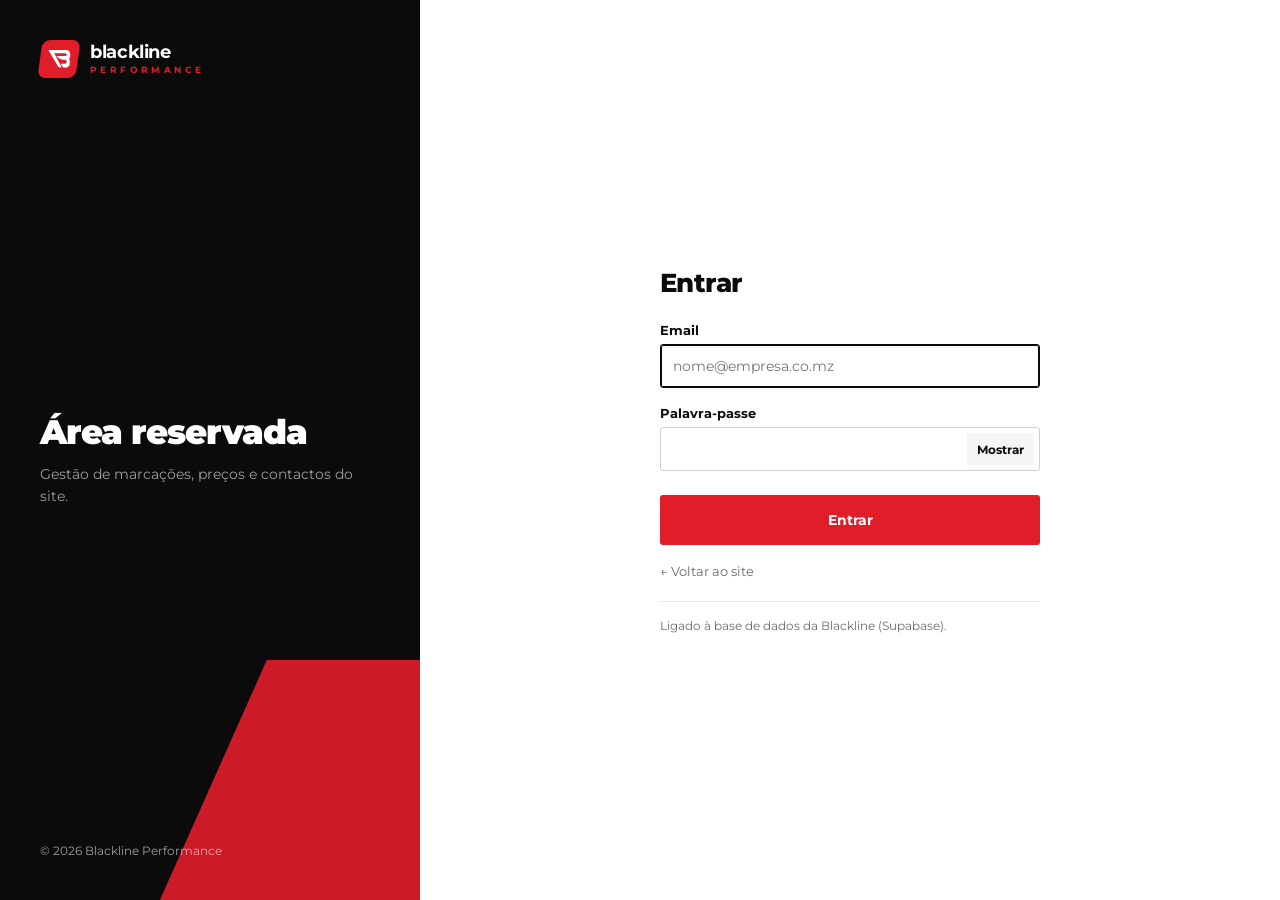
==== admin.html @ ad46515f "Connect site and admin panel to Supabase - supabase/schema.sql: settings, bookings, quotes and admin" ====
<!doctype html>
<html lang="pt">
<head>
  <meta charset="utf-8">
  <meta name="viewport" content="width=device-width, initial-scale=1">
  <meta name="robots" content="noindex, nofollow">
  <title>Área reservada — Blackline Performance</title>
  <link rel="icon" href="assets/favicon.svg" type="image/svg+xml">
  <link rel="preconnect" href="https://fonts.googleapis.com">
  <link rel="preconnect" href="https://fonts.gstatic.com" crossorigin>
  <link href="https://fonts.googleapis.com/css2?family=Montserrat:wght@400;500;600;700;800;900&display=swap" rel="stylesheet">
  <link rel="stylesheet" href="css/admin.css">
</head>
<body>
  <svg width="0" height="0" style="position:absolute" aria-hidden="true">
    <symbol id="bl-mark" viewBox="30 125 505 425"><path d="M48 140H440V213H166L324 510Q326 526 306 525Q262 524 248 498L44 152Q40 140 48 140Z"/><path d="M400 140H430C482 140 519 180 519 248C519 286 508 310 493 326C504 346 506 380 505 420C504 478 470 522 418 522H368Q360 522 355 512L311 442H398A44 44 0 0 0 398 354H380C316 352 258 318 212 271H413A29 29 0 0 0 413 213H400Z"/><rect x="502" y="420" width="17" height="16" rx="2.5" transform="rotate(-46 420 428)"/><rect x="502" y="420" width="17" height="16" rx="2.5" transform="rotate(-26 420 428)"/><rect x="502" y="420" width="17" height="16" rx="2.5" transform="rotate(-6 420 428)"/><rect x="502" y="420" width="17" height="16" rx="2.5" transform="rotate(14 420 428)"/><rect x="502" y="420" width="17" height="16" rx="2.5" transform="rotate(34 420 428)"/><rect x="502" y="420" width="17" height="16" rx="2.5" transform="rotate(54 420 428)"/><rect x="502" y="420" width="17" height="16" rx="2.5" transform="rotate(74 420 428)"/><rect x="502" y="420" width="17" height="16" rx="2.5" transform="rotate(94 420 428)"/><rect x="502" y="420" width="17" height="16" rx="2.5" transform="rotate(114 420 428)"/></symbol>
    <symbol id="i-wa" viewBox="0 0 24 24"><path d="M12 2a10 10 0 0 0-8.6 15.1L2 22l5-1.3A10 10 0 1 0 12 2Zm0 18.2c-1.5 0-3-.4-4.3-1.2l-.3-.2-3 .8.8-2.9-.2-.3A8.2 8.2 0 1 1 12 20.2Zm4.5-6.1c-.2-.1-1.5-.7-1.7-.8-.2-.1-.4-.1-.6.1l-.8 1c-.1.2-.3.2-.5.1a6.7 6.7 0 0 1-3.3-2.9c-.3-.4.2-.4.7-1.3.1-.2 0-.3 0-.4l-.8-1.8c-.2-.5-.4-.4-.6-.4h-.5c-.2 0-.4.1-.7.3-.2.3-.9.9-.9 2.2s.9 2.5 1 2.7c.1.2 1.8 2.8 4.4 3.9 1.6.7 2.3.8 3.1.6.5-.1 1.5-.6 1.7-1.2.2-.6.2-1.1.2-1.2-.1-.1-.3-.2-.6-.3Z" fill="currentColor"/></symbol>
    <symbol id="i-phone" viewBox="0 0 24 24"><path d="M6.6 10.8a15.2 15.2 0 0 0 6.6 6.6l2.2-2.2c.3-.3.7-.4 1-.2 1.1.4 2.3.6 3.6.6.6 0 1 .4 1 1V20c0 .6-.4 1-1 1A17 17 0 0 1 3 4c0-.6.4-1 1-1h3.5c.6 0 1 .4 1 1 0 1.3.2 2.5.6 3.6.1.3 0 .7-.2 1l-2.3 2.2Z" fill="currentColor"/></symbol>
  </svg>

  <!-- LOGIN -->
  <main class="login" id="login">
    <section class="login__side">
      <a class="login__brand" href="index.html">
        <span class="badge"><svg><use href="#bl-mark"/></svg></span>
        <span><b>blackline</b><small>PERFORMANCE</small></span>
      </a>
      <div>
        <h1>Área reservada</h1>
        <p>Gestão de marcações, preços e contactos do site.</p>
      </div>
      <p class="login__foot">© <span class="js-year">2026</span> Blackline Performance</p>
    </section>
    <section class="login__main">
      <form class="login__form" id="login-form" autocomplete="on" novalidate>
        <h2>Entrar</h2>
        <label class="f"><span id="lg-user-label">Utilizador</span><input id="lg-user" name="username" autocomplete="username" required></label>
        <label class="f"><span>Palavra-passe</span>
          <span class="pw"><input id="lg-pass" name="password" type="password" autocomplete="current-password" required><button type="button" class="pw__toggle" data-pw="lg-pass">Mostrar</button></span>
        </label>
        <p class="form-err" id="lg-err" role="alert"></p>
        <button class="btn btn--red btn--block" id="lg-btn" type="submit">Entrar</button>
        <a class="link-muted" href="index.html">← Voltar ao site</a>
        <p class="mode-note" id="lg-mode"></p>
      </form>
    </section>
  </main>

  <!-- PAINEL -->
  <div class="app" id="app" hidden>
    <aside class="side">
      <a class="side__brand" href="index.html" title="Ver site">
        <span class="badge"><svg><use href="#bl-mark"/></svg></span>
        <span><b>blackline</b><small>PAINEL</small></span>
      </a>
      <nav class="side__nav" aria-label="Painel">
        <button type="button" data-view="bookings" class="is-active">Marcações <span class="count" id="nav-count" hidden>0</span></button>
        <button type="button" data-view="services">Serviços e preços</button>
        <button type="button" data-view="promos">Promoções <span class="count count--muted" id="nav-promos" hidden>0</span></button>
        <button type="button" data-view="contacts">Contactos e horário</button>
        <button type="button" data-view="account">Conta</button>
      </nav>
      <div class="side__foot">
        <a href="index.html" target="_blank" rel="noopener">Ver site ↗</a>
        <button type="button" id="logout">Sair</button>
      </div>
    </aside>

    <div class="main">
      <header class="top">
        <button type="button" class="top__menu" id="top-menu" aria-label="Menu">☰</button>
        <h1 id="view-title">Marcações</h1>
        <span class="save" id="save-state" aria-live="polite"></span>
      </header>
      <div class="banner" id="mode-banner" hidden>
        <b>Modo demonstração.</b> Os dados ficam guardados apenas neste navegador. Para receber as marcações dos clientes e publicar preços para todos, ligue o Supabase — <button type="button" data-view="account" class="linklike">ver como</button>.
      </div>

      <!-- Marcações -->
      <section class="view is-active" id="v-bookings">
        <div class="toolbar">
          <input type="search" id="bk-search" placeholder="Pesquisar nome, telemóvel, matrícula, chassis, referência…">
          <select id="bk-status">
            <option value="">Todos os estados</option>
            <option value="novo">Novo</option>
            <option value="contactado">Contactado</option>
            <option value="confirmado">Confirmado</option>
            <option value="concluido">Concluído</option>
            <option value="cancelado">Cancelado</option>
          </select>
          <select id="bk-when">
            <option value="upcoming">Próximas</option>
            <option value="all">Todas as datas</option>
            <option value="past">Passadas</option>
          </select>
          <button type="button" class="btn btn--ghost" id="bk-refresh">Atualizar</button>
          <button type="button" class="btn btn--dark" id="bk-export">Exportar CSV</button>
        </div>
        <p class="summary-line" id="bk-summary"></p>
        <div class="table-wrap">
          <table class="tbl" id="bk-table">
            <thead><tr><th>Recebido</th><th>Cliente</th><th>Viatura</th><th>Serviços</th><th>Marcação</th><th>Estado</th></tr></thead>
            <tbody></tbody>
          </table>
          <div class="empty" id="bk-empty" hidden>
            <b>Sem marcações</b>
            <p>Os pedidos feitos no site aparecem aqui assim que são enviados.</p>
          </div>
        </div>
      </section>

      <!-- Serviços -->
      <section class="view" id="v-services">
        <p class="intro">Tudo o que aparece na marcação online vem daqui. As alterações são gravadas automaticamente e o site atualiza de imediato. Preço vazio = "Sob orçamento". Desmarque <b>Ativo</b> para esconder um serviço sem o apagar.</p>

        <div class="card card--accent" id="new-svc">
          <h2>Adicionar novo serviço</h2>
          <form id="ns-form" novalidate>
            <div class="grid4">
              <label class="f f--span2"><span>Nome do serviço (português) *</span><input id="ns-name-pt" placeholder="Ex.: Alinhamento e equilíbrio"></label>
              <label class="f f--span2"><span>Nome (inglês)</span><input id="ns-name-en" placeholder="Ex.: Wheel alignment and balancing"></label>
              <label class="f f--span2"><span>Descrição (português)</span><input id="ns-desc-pt" placeholder="O que inclui"></label>
              <label class="f f--span2"><span>Descrição (inglês)</span><input id="ns-desc-en"></label>
              <label class="f"><span>Categoria *</span><select id="ns-group"></select></label>
              <label class="f" id="ns-newgroup-wrap" hidden><span>Nome da nova categoria</span><input id="ns-newgroup" placeholder="Ex.: Pneus"></label>
              <label class="f"><span>Duração</span><input id="ns-dur" placeholder="Ex.: 1 h"></label>
              <label class="f"><span>Preço (MT)</span><input id="ns-price" type="number" min="0" step="50" placeholder="Vazio = orçamento"></label>
              <label class="f f--check"><input type="checkbox" id="ns-from"><span>Preço "desde"</span></label>
              <label class="f f--check"><input type="checkbox" id="ns-active" checked><span>Ativo no site</span></label>
            </div>
            <div class="row-actions"><button class="btn btn--red" type="submit">Adicionar serviço</button><span class="form-msg" id="ns-msg"></span></div>
          </form>
        </div>

        <div class="card">
          <h2>Opções da marcação</h2>
          <div class="grid3">
            <label class="f"><span>Taxa de recolha e entrega (MT)</span><input type="number" min="0" step="50" data-bind="booking.pickupFee"></label>
            <label class="f"><span>Sábado — último horário antes de</span><input type="time" data-bind="booking.satClose"></label>
          </div>
        </div>
        <div class="svc-filter">
          <input type="search" id="svc-search" placeholder="Procurar serviço…">
          <span class="muted" id="svc-count"></span>
        </div>
        <div id="groups"></div>
        <div class="row-actions">
          <button type="button" class="btn btn--ghost" id="add-group">+ Nova categoria</button>
          <button type="button" class="btn btn--ghost btn--danger-text" id="reset-services">Repor serviços e preços originais</button>
        </div>
      </section>

      <!-- Promoções -->
      <section class="view" id="v-promos">
        <p class="intro">As promoções ativas aparecem no site (secção "Promoções") e o desconto é aplicado automaticamente aos serviços abrangidos na marcação online. Se um serviço tiver várias promoções, aplica-se a mais vantajosa para o cliente.</p>
        <div class="card card--accent">
          <h2 id="pf-title">Nova promoção</h2>
          <form id="promo-form" novalidate>
            <input type="hidden" id="pf-id">
            <div class="grid4">
              <label class="f f--span2"><span>Título (português) *</span><input id="pf-title-pt" placeholder="Ex.: Semana dos travões"></label>
              <label class="f f--span2"><span>Título (inglês)</span><input id="pf-title-en" placeholder="Ex.: Brake week"></label>
              <label class="f f--span2"><span>Descrição (português)</span><input id="pf-desc-pt" placeholder="Ex.: Pastilhas com 20% de desconto na mão de obra."></label>
              <label class="f f--span2"><span>Descrição (inglês)</span><input id="pf-desc-en"></label>
              <label class="f"><span>Tipo de desconto</span>
                <select id="pf-type"><option value="percent">Percentagem (%)</option><option value="fixed">Valor fixo (MT a menos)</option><option value="price">Preço promocional (MT)</option></select></label>
              <label class="f"><span id="pf-value-label">Desconto (%) *</span><input id="pf-value" type="number" min="0" step="1"></label>
              <label class="f"><span>Início</span><input id="pf-start" type="date"></label>
              <label class="f"><span>Fim</span><input id="pf-end" type="date"></label>
            </div>
            <div class="f">
              <span class="f-label">Serviços abrangidos <em>(nenhum selecionado = todos os serviços com preço)</em></span>
              <div class="svc-picker" id="pf-services"></div>
            </div>
            <div class="grid4">
              <label class="f f--check"><input type="checkbox" id="pf-active" checked><span>Ativa</span></label>
              <label class="f f--check"><input type="checkbox" id="pf-show" checked><span>Mostrar no site</span></label>
            </div>
            <div class="row-actions">
              <button class="btn btn--red" type="submit" id="pf-submit">Criar promoção</button>
              <button class="btn btn--ghost" type="button" id="pf-cancel" hidden>Cancelar edição</button>
              <span class="form-msg" id="pf-msg"></span>
            </div>
          </form>
        </div>
        <div class="table-wrap">
          <table class="tbl tbl--static" id="promo-table">
            <thead><tr><th>Promoção</th><th>Desconto</th><th>Serviços</th><th>Período</th><th>Estado</th><th></th></tr></thead>
            <tbody></tbody>
          </table>
          <div class="empty" id="promo-empty" hidden><b>Sem promoções</b><p>Crie a primeira promoção no formulário acima.</p></div>
        </div>
      </section>

      <!-- Contactos -->
      <section class="view" id="v-contacts">
        <p class="intro">Estes dados aparecem no site (topo, rodapé, botões de WhatsApp e redes sociais). As alterações são guardadas automaticamente.</p>
        <div class="card">
          <h2>Contactos</h2>
          <div class="grid2">
            <label class="f"><span>Telefone (como aparece no site)</span><input data-bind="contacts.phone" placeholder="+258 86 042 4242"></label>
            <label class="f"><span>WhatsApp (só números, com 258)</span><input data-bind="contacts.whatsapp" inputmode="numeric" placeholder="258860424242"></label>
            <label class="f"><span>Instagram (utilizador)</span><input data-bind="contacts.instagram" placeholder="blp_autocare"></label>
            <label class="f"><span>TikTok (utilizador)</span><input data-bind="contacts.tiktok" placeholder="blackline.perfomace"></label>
            <label class="f"><span>Email</span><input type="email" data-bind="contacts.email"></label>
          </div>
        </div>
        <div class="card">
          <h2>Horário, morada e pagamentos</h2>
          <div class="grid2">
            <label class="f"><span>Horário — português</span><input data-bind="contacts.hours.pt"></label>
            <label class="f"><span>Horário — inglês</span><input data-bind="contacts.hours.en"></label>
            <label class="f"><span>Morada — português</span><input data-bind="contacts.address.pt"></label>
            <label class="f"><span>Morada — inglês</span><input data-bind="contacts.address.en"></label>
            <label class="f"><span>Pagamentos — português</span><input data-bind="contacts.payment.pt"></label>
            <label class="f"><span>Pagamentos — inglês</span><input data-bind="contacts.payment.en"></label>
          </div>
        </div>
        <div class="card">
          <h2>Dados para as cotações em PDF</h2>
          <div class="grid3">
            <label class="f"><span>Nome legal da empresa</span><input data-bind="company.legalName"></label>
            <label class="f"><span>NUIT</span><input data-bind="company.nuit" inputmode="numeric" placeholder="Ex.: 400123456"></label>
            <label class="f"><span>Morada</span><input data-bind="company.address"></label>
            <label class="f"><span>IVA (%)</span><input type="number" min="0" step="1" data-bind="company.vatRate"></label>
            <label class="f"><span>Os preços já incluem IVA?</span><select data-bind="company.pricesIncludeVat" data-type="bool"><option value="true">Sim, incluem IVA</option><option value="false">Não, acrescentar IVA</option></select></label>
            <label class="f"><span>Validade da cotação (dias)</span><input type="number" min="1" step="1" data-bind="company.quoteValidityDays"></label>
          </div>
          <div class="grid2" style="margin-top:16px">
            <label class="f"><span>Condições (aparecem no fim da cotação)</span><textarea rows="3" data-bind="company.quoteTerms"></textarea></label>
            <label class="f"><span>Dados bancários / M-Pesa (opcional)</span><textarea rows="3" data-bind="company.bankDetails" placeholder="Ex.: BCI — NIB 0008 0000 1234 5678 9012 3 · M-Pesa 84 000 0000"></textarea></label>
          </div>
        </div>
      </section>

      <!-- Conta -->
      <section class="view" id="v-account">
        <div class="card">
          <h2>Alterar palavra-passe</h2>
          <form id="pw-form" class="grid3" novalidate>
            <label class="f"><span>Palavra-passe atual</span><input type="password" id="pw-old" autocomplete="current-password"></label>
            <label class="f"><span>Nova palavra-passe</span><input type="password" id="pw-new" autocomplete="new-password" minlength="8"></label>
            <label class="f"><span>Repetir nova</span><input type="password" id="pw-new2" autocomplete="new-password"></label>
            <div class="f f--actions"><button class="btn btn--dark" type="submit">Guardar palavra-passe</button><span class="form-msg" id="pw-msg"></span></div>
          </form>
        </div>
        <div class="card">
          <h2>Armazenamento</h2>
          <p id="storage-info"></p>
          <ol class="steps-list" id="storage-steps">
            <li>Preencha <code>.env</code> com o URL e a chave <i>publishable</i> do projeto Supabase e execute <code>node scripts/build-env.mjs</code>.</li>
            <li>No Supabase, abra <b>SQL Editor</b>, cole o conteúdo de <code>supabase/schema.sql</code> e carregue em <b>Run</b>.</li>
            <li>Em <b>Authentication → Users → Add user</b>, crie o utilizador do administrador (marque <i>Auto Confirm User</i>).</li>
            <li>No SQL Editor, execute a linha final do ficheiro com o email desse utilizador, para o tornar administrador.</li>
            <li>Publique o site e entre neste painel com esse email e palavra-passe.</li>
          </ol>
        </div>
        <div class="card">
          <h2>Cópia de segurança</h2>
          <p>Descarregue todos os dados (marcações, preços, contactos) num ficheiro, ou reponha a partir de uma cópia.</p>
          <div class="row-actions">
            <button type="button" class="btn btn--ghost" id="backup-export">Descarregar cópia (.json)</button>
            <label class="btn btn--ghost">Repor cópia<input type="file" id="backup-import" accept="application/json" hidden></label>
          </div>
        </div>
      </section>
    </div>
  </div>

  <!-- Detalhe da marcação -->
  <div class="drawer" id="drawer" hidden>
    <div class="drawer__bg" data-close-drawer></div>
    <aside class="drawer__panel" role="dialog" aria-modal="true" aria-labelledby="dr-title">
      <header class="drawer__head">
        <div><small id="dr-ref">BLP-…</small><h2 id="dr-title">—</h2></div>
        <button type="button" class="x" data-close-drawer aria-label="Fechar">×</button>
      </header>
      <div class="drawer__body">
        <div class="status-seg" id="dr-status" role="radiogroup" aria-label="Estado">
          <button type="button" data-v="novo">Novo</button>
          <button type="button" data-v="contactado">Contactado</button>
          <button type="button" data-v="confirmado">Confirmado</button>
          <button type="button" data-v="concluido">Concluído</button>
          <button type="button" data-v="cancelado">Cancelado</button>
        </div>
        <div class="dr-actions">
          <a class="btn btn--red" id="dr-wa" target="_blank" rel="noopener"><svg class="ico"><use href="#i-wa"/></svg> WhatsApp</a>
          <a class="btn btn--ghost" id="dr-call"><svg class="ico"><use href="#i-phone"/></svg> Ligar</a>
          <a class="btn btn--ghost" id="dr-mail">Email</a>
        </div>
        <div class="dr-quote">
          <div>
            <b>Cotação</b>
            <span class="muted" id="dr-quote-state">Ainda não preparada</span>
          </div>
          <button type="button" class="btn btn--dark" id="dr-quote">Preparar cotação PDF</button>
        </div>
        <div id="dr-details"></div>
        <label class="f"><span>Nota interna (só visível no painel)</span><textarea id="dr-note" rows="4" placeholder="Ex.: confirmado por telefone, cliente traz peças próprias…"></textarea></label>
        <button type="button" class="btn btn--ghost btn--danger-text" id="dr-delete">Eliminar marcação</button>
      </div>
    </aside>
  </div>

  <!-- Editor de cotação -->
  <div class="qmodal" id="qmodal" hidden>
    <div class="qmodal__bg" data-close-quote></div>
    <div class="qmodal__panel" role="dialog" aria-modal="true" aria-labelledby="q-title">
      <header class="qmodal__head">
        <div><small id="q-sub">—</small><h2 id="q-title">Cotação</h2></div>
        <button type="button" class="x" data-close-quote aria-label="Fechar">×</button>
      </header>
      <div class="qmodal__body">
        <div class="qgrid">
          <label class="f"><span>Nº da cotação</span><input id="q-number"></label>
          <label class="f"><span>Data</span><input id="q-date" type="date"></label>
          <label class="f"><span>Válida (dias)</span><input id="q-valid" type="number" min="1"></label>
          <label class="f"><span>Idioma do PDF</span><select id="q-lang"><option value="pt">Português</option><option value="en">English</option></select></label>
        </div>
        <table class="qitems">
          <thead><tr><th>Descrição</th><th class="num">Qtd</th><th class="num">Preço unit. (MT)</th><th class="num">Total</th><th></th></tr></thead>
          <tbody id="q-items"></tbody>
        </table>
        <div class="qadd">
          <button type="button" class="btn btn--ghost btn--sm" data-qadd="service">+ Serviço da lista</button>
          <button type="button" class="btn btn--ghost btn--sm" data-qadd="part">+ Peça / material</button>
          <button type="button" class="btn btn--ghost btn--sm" data-qadd="labour">+ Mão de obra</button>
          <select id="q-svc-pick" hidden></select>
        </div>
        <div class="qbottom">
          <div class="qnotes">
            <label class="f"><span>Observações para o cliente</span><textarea id="q-notes" rows="4" placeholder="Ex.: Peças originais Toyota. Prazo de execução: 1 dia útil."></textarea></label>
          </div>
          <div class="qtotals">
            <label class="f f--inline"><span>Desconto (MT)</span><input id="q-discount" type="number" min="0" step="50" value="0"></label>
            <label class="f f--inline"><span>IVA</span><select id="q-vatmode"><option value="incl">Incluído nos preços</option><option value="add">Acrescentar</option><option value="none">Isento / não aplicar</option></select></label>
            <dl id="q-sum"></dl>
          </div>
        </div>
      </div>
      <footer class="qmodal__foot">
        <span class="muted" id="q-hint"></span>
        <button type="button" class="btn btn--ghost" id="q-save">Guardar</button>
        <button type="button" class="btn btn--ghost" id="q-download">Descarregar PDF</button>
        <button type="button" class="btn btn--red" id="q-send"><svg class="ico"><use href="#i-wa"/></svg> Enviar PDF por WhatsApp</button>
      </footer>
    </div>
  </div>

  <div class="toast" id="toast" role="status" hidden></div>

  <script src="js/vendor/jspdf.umd.min.js"></script>
  <script src="js/vendor/supabase.min.js"></script>
  <script src="js/env.js"></script>
  <script src="js/config.js"></script>
  <script src="js/store.js"></script>
  <script src="js/admin.js"></script>
  <script src="js/quote.js"></script>
</body>
</html>
---- css/admin.css ----
/* Blackline Performance — painel de administração */
:root {
  --red: #E11D2A; --red-dark: #B5121E; --ink: #0B0B0C; --ink-2: #1A1A1D;
  --text: #17171A; --muted: #6B6B73; --line: #E6E6EA; --soft: #F5F5F7; --field: #CFCFD6;
  --font: "Montserrat", system-ui, -apple-system, "Segoe UI", sans-serif;
}
*, *::before, *::after { box-sizing: border-box; }
html, body { margin: 0; }
body { font-family: var(--font); color: var(--text); background: var(--soft); -webkit-font-smoothing: antialiased; font-size: 14px; }
body.no-scroll { overflow: hidden; }
a { color: inherit; }
button { font: inherit; cursor: pointer; }
[hidden] { display: none !important; }
.ico { width: 16px; height: 16px; flex: none; }
code { padding: 1px 6px; border-radius: 3px; background: #EDEDF0; font-size: 12.5px; }

/* marca */
.badge { display: grid; place-items: center; width: 38px; height: 38px; border-radius: 8px; background: var(--red); color: #fff; transform: skewX(-8deg); flex: none; }
.badge svg { width: 23px; height: 20px; fill: currentColor; transform: skewX(8deg); }
.login__brand, .side__brand { display: flex; align-items: center; gap: 12px; text-decoration: none; }
.login__brand b, .side__brand b { display: block; font-size: 18px; font-weight: 700; letter-spacing: -.02em; line-height: 1; }
.login__brand small, .side__brand small { display: block; margin-top: 4px; font-size: 8.5px; font-weight: 700; letter-spacing: .4em; color: var(--red); }

/* botões e campos */
.btn { display: inline-flex; align-items: center; justify-content: center; gap: 8px; height: 44px; padding: 0 18px; border: 0; border-radius: 3px; background: var(--ink); color: #fff; font-size: 13.5px; font-weight: 700; text-decoration: none; white-space: nowrap; transition: background .15s, box-shadow .15s; }
.btn--red { background: var(--red); } .btn--red:hover { background: var(--red-dark); }
.btn--dark:hover { background: #26262B; }
.btn--ghost { background: #fff; color: var(--ink); box-shadow: inset 0 0 0 1px var(--field); }
.btn--ghost:hover { box-shadow: inset 0 0 0 1px var(--ink); }
.btn--sm { height: 36px; font-size: 12.5px; }
.btn--block { width: 100%; height: 50px; }
.btn--danger-text { color: var(--red); }
.btn:disabled { opacity: .6; cursor: wait; }
.f { display: block; min-width: 0; }
.f > span { display: block; margin-bottom: 6px; font-size: 12.5px; font-weight: 700; color: var(--ink); }
input, select, textarea { width: 100%; height: 44px; padding: 0 12px; border: 1px solid var(--field); border-radius: 3px; background: #fff; font: inherit; font-size: 14px; color: var(--ink); outline: 0; transition: border-color .15s, box-shadow .15s; }
textarea { height: auto; padding: 10px 12px; line-height: 1.5; resize: vertical; }
input:focus, select:focus, textarea:focus { border-color: var(--ink); box-shadow: inset 0 0 0 1px var(--ink); }
input[type=checkbox] { width: auto; height: auto; }
.linklike { border: 0; background: none; padding: 0; color: inherit; font-weight: 700; text-decoration: underline; text-underline-offset: 3px; }

/* login */
.login { display: grid; grid-template-columns: 420px 1fr; min-height: 100vh; }
.login__side { display: flex; flex-direction: column; justify-content: space-between; padding: 40px; background: var(--ink); color: #fff; position: relative; overflow: hidden; }
.login__side::after { content: ""; position: absolute; right: -120px; bottom: -60px; width: 340px; height: 300px; background: var(--red); transform: skewX(-24deg); opacity: .9; }
.login__side h1 { margin: 0 0 10px; font-size: 34px; font-weight: 900; letter-spacing: -.03em; position: relative; z-index: 1; }
.login__side p { margin: 0; color: rgba(255,255,255,.6); line-height: 1.6; position: relative; z-index: 1; }
.login__foot { font-size: 12px; }
.login__main { display: grid; place-items: center; padding: 40px 24px; background: #fff; }
.login__form { width: min(380px, 100%); display: grid; gap: 18px; }
.login__form h2 { margin: 0 0 6px; font-size: 26px; font-weight: 800; letter-spacing: -.02em; color: var(--ink); }
.pw { position: relative; display: block; }
.pw input { padding-right: 84px; }
.pw__toggle { position: absolute; right: 6px; top: 6px; height: 32px; padding: 0 10px; border: 0; border-radius: 2px; background: var(--soft); font-size: 12px; font-weight: 700; color: var(--ink); }
.form-err { margin: 0; min-height: 1em; font-size: 13px; font-weight: 600; color: var(--red); }
.form-err:empty { display: none; }
.link-muted { justify-self: start; font-size: 13px; color: var(--muted); text-decoration: none; }
.link-muted:hover { color: var(--ink); }
.mode-note { margin: 4px 0 0; padding-top: 16px; border-top: 1px solid var(--line); font-size: 12px; color: var(--muted); }

/* layout do painel */
.app { display: grid; grid-template-columns: 240px 1fr; min-height: 100vh; }
.side { position: sticky; top: 0; height: 100vh; display: flex; flex-direction: column; gap: 32px; padding: 24px 16px; background: var(--ink); color: #fff; }
.side__brand { padding: 0 8px; }
.side__nav { display: grid; gap: 2px; }
.side__nav button { display: flex; align-items: center; justify-content: space-between; height: 42px; padding: 0 12px; border: 0; border-radius: 3px; background: none; color: rgba(255,255,255,.65); font-size: 13.5px; font-weight: 600; text-align: left; transition: background .15s, color .15s; }
.side__nav button:hover { color: #fff; background: rgba(255,255,255,.06); }
.side__nav button.is-active { color: #fff; background: rgba(255,255,255,.1); box-shadow: inset 3px 0 0 var(--red); }
.count { min-width: 22px; height: 20px; padding: 0 6px; border-radius: 2px; background: var(--red); color: #fff; font-size: 11px; font-weight: 800; display: grid; place-items: center; }
.side__foot { margin-top: auto; display: grid; gap: 4px; padding: 0 4px; }
.side__foot a, .side__foot button { padding: 8px; border: 0; background: none; color: rgba(255,255,255,.6); font-size: 13px; font-weight: 600; text-align: left; text-decoration: none; }
.side__foot a:hover, .side__foot button:hover { color: #fff; }

.main { min-width: 0; padding: 0 32px 60px; }
.top { position: sticky; top: 0; z-index: 5; display: flex; align-items: center; gap: 16px; height: 72px; margin: 0 -32px 24px; padding: 0 32px; background: var(--soft); border-bottom: 1px solid var(--line); }
.top h1 { margin: 0; font-size: 22px; font-weight: 800; letter-spacing: -.02em; color: var(--ink); }
.top__menu { display: none; width: 40px; height: 40px; border: 0; border-radius: 3px; background: var(--ink); color: #fff; font-size: 18px; }
.save { margin-left: auto; font-size: 12.5px; font-weight: 600; color: var(--muted); }
.save--saving { color: var(--muted); }
.save--saved { color: #1F7A3F; }
.save--saved::before { content: "● "; }
.save--error { color: var(--red); }
.banner { margin: 0 0 20px; padding: 14px 16px; border-left: 4px solid var(--red); background: #FDF0F1; font-size: 13px; line-height: 1.55; }
.view { display: none; }
.view.is-active { display: block; }
.intro { max-width: 760px; margin: 0 0 20px; color: var(--muted); line-height: 1.6; }
.card { margin-bottom: 18px; padding: 22px 24px; border: 1px solid var(--line); border-radius: 4px; background: #fff; }
.card h2 { margin: 0 0 16px; font-size: 15px; font-weight: 800; color: var(--ink); }
.card p { margin: 0 0 14px; line-height: 1.6; color: var(--muted); }
.grid2 { display: grid; grid-template-columns: 1fr 1fr; gap: 16px; }
.grid3 { display: grid; grid-template-columns: repeat(3, 1fr); gap: 16px; align-items: end; }
.f--actions { display: flex; align-items: center; gap: 12px; grid-column: 1 / -1; }
.form-msg { font-size: 13px; font-weight: 600; }
.form-msg.is-ok { color: #1F7A3F; } .form-msg.is-err { color: var(--red); }
.row-actions { display: flex; flex-wrap: wrap; gap: 10px; }
.steps-list { margin: 0; padding-left: 20px; line-height: 1.7; }
.steps-list li { margin-bottom: 6px; }

/* marcações */
.toolbar { display: flex; flex-wrap: wrap; gap: 10px; margin-bottom: 14px; }
.toolbar input[type=search] { flex: 1 1 320px; }
.toolbar select { width: auto; min-width: 170px; }
.summary-line { margin: 0 0 12px; font-size: 13px; color: var(--muted); }
.table-wrap { border: 1px solid var(--line); border-radius: 4px; background: #fff; overflow-x: auto; }
.tbl { width: 100%; border-collapse: collapse; }
.tbl th { padding: 12px 14px; border-bottom: 2px solid var(--ink); font-size: 11.5px; font-weight: 800; letter-spacing: .06em; text-transform: uppercase; text-align: left; color: var(--ink); white-space: nowrap; }
.tbl td { padding: 14px; border-bottom: 1px solid var(--line); vertical-align: top; line-height: 1.5; }
.tbl tbody tr { cursor: pointer; transition: background .12s; }
.tbl tbody tr:hover { background: #FAFAFB; }
.tbl tr.is-new td:first-child { box-shadow: inset 3px 0 0 var(--red); }
.tbl .svc { max-width: 260px; color: var(--text); }
.muted { color: var(--muted); font-size: 12.5px; }
.ref { font-size: 12px; font-weight: 700; letter-spacing: .03em; }
.plate { display: inline-block; margin-top: 2px; padding: 0 6px; border: 1.5px solid var(--ink); border-radius: 3px; font-size: 11.5px; font-weight: 800; letter-spacing: .08em; }
.mono { font-family: ui-monospace, Menlo, Consolas, monospace; letter-spacing: .05em; }
.pill { display: inline-block; padding: 3px 8px; border-radius: 2px; font-size: 11.5px; font-weight: 800; white-space: nowrap; }
.pill--novo { background: #FDE8EA; color: var(--red-dark); }
.pill--contactado { background: #FFF3DA; color: #8A5A00; }
.pill--confirmado { background: #E3F4E8; color: #1F7A3F; }
.pill--concluido { background: #ECECEF; color: #3C3C44; }
.pill--cancelado { background: #F3F3F5; color: #8E8E96; text-decoration: line-through; }
.empty { padding: 50px 20px; text-align: center; }
.empty b { display: block; margin-bottom: 6px; font-size: 15px; color: var(--ink); }
.empty p { margin: 0; color: var(--muted); }

/* detalhe */
.drawer { position: fixed; inset: 0; z-index: 50; }
.drawer__bg { position: absolute; inset: 0; background: rgba(8,8,10,.45); }
.drawer__panel { position: absolute; top: 0; right: 0; bottom: 0; width: min(520px, 100%); display: flex; flex-direction: column; background: #fff; transform: translateX(100%); transition: transform .22s ease; }
.drawer__panel.is-in { transform: none; }
.drawer__head { display: flex; justify-content: space-between; gap: 16px; padding: 22px 24px 18px; border-bottom: 1px solid var(--line); }
.drawer__head small { font-size: 12px; color: var(--muted); }
.drawer__head h2 { margin: 4px 0 0; font-size: 22px; font-weight: 800; color: var(--ink); }
.x { width: 38px; height: 38px; border: 1px solid var(--line); border-radius: 3px; background: #fff; font-size: 22px; line-height: 1; }
.drawer__body { flex: 1; min-height: 0; overflow-y: auto; padding: 20px 24px 40px; display: flex; flex-direction: column; gap: 18px; }
.drawer__body > * { flex: none; }
.drawer__body > .btn { align-self: flex-start; }
.status-seg { display: flex; flex-wrap: wrap; border: 1px solid var(--field); border-radius: 3px; overflow: hidden; }
.status-seg button { flex: 1 1 auto; height: 40px; padding: 0 10px; border: 0; background: #fff; font-size: 12.5px; font-weight: 700; color: var(--muted); }
.status-seg button + button { border-left: 1px solid var(--field); }
.status-seg button.on { background: var(--ink); color: #fff; }
.dr-actions { display: flex; flex-wrap: wrap; gap: 8px; }
#dr-details h3 { margin: 6px 0 6px; padding-bottom: 6px; border-bottom: 2px solid var(--ink); font-size: 12px; font-weight: 800; letter-spacing: .08em; text-transform: uppercase; color: var(--ink); }
#dr-details dl { margin: 0 0 14px; }
#dr-details dl div { display: grid; grid-template-columns: 150px 1fr; gap: 12px; padding: 7px 0; border-bottom: 1px solid var(--line); }
#dr-details dt { color: var(--muted); }
#dr-details dd { margin: 0; font-weight: 600; color: var(--ink); white-space: pre-wrap; }

/* serviços */
.group__head { display: grid; grid-template-columns: 1fr 1fr auto; gap: 14px; align-items: end; margin-bottom: 16px; }
.group__tools { display: flex; gap: 6px; }
.icon-btn { height: 40px; min-width: 40px; padding: 0 10px; border: 1px solid var(--field); border-radius: 3px; background: #fff; font-size: 13px; font-weight: 700; color: var(--ink); }
.icon-btn:disabled { opacity: .35; cursor: default; }
.icon-btn--danger { color: var(--red); }
.icon-btn--danger:hover { border-color: var(--red); }
.svc-list { margin-bottom: 14px; border-top: 2px solid var(--ink); }
.svc-row { display: grid; grid-template-columns: 50px 1.2fr 1.6fr 110px 120px 60px 40px; gap: 10px; align-items: center; padding: 10px 0; border-bottom: 1px solid var(--line); }
.svc-row--head { padding: 8px 0; font-size: 11px; font-weight: 800; letter-spacing: .06em; text-transform: uppercase; color: var(--muted); }
.svc-row.is-off .stack, .svc-row.is-off input[type=number] { opacity: .45; }
.svc-row input { height: 36px; font-size: 13px; }
.stack { display: grid; gap: 4px; }
.stack input + input { color: var(--muted); }
.chk { display: grid; place-items: center; }
.chk input { position: absolute; opacity: 0; }
.chk span { width: 20px; height: 20px; border: 1.5px solid #B4B4BC; border-radius: 2px; background: #fff; position: relative; }
.chk input:checked + span { background: var(--red); border-color: var(--red); }
.chk input:checked + span::after { content: ""; position: absolute; left: 5px; top: 1px; width: 5px; height: 10px; border: solid #fff; border-width: 0 2px 2px 0; transform: rotate(45deg); }
.chk input:focus-visible + span { outline: 2px solid var(--ink); outline-offset: 2px; }

.toast { position: fixed; left: 50%; bottom: 24px; z-index: 80; transform: translateX(-50%); padding: 12px 18px; border-radius: 3px; background: var(--ink); color: #fff; font-size: 13px; font-weight: 600; box-shadow: 0 10px 30px rgba(0,0,0,.25); }
.toast.err { background: var(--red); }

@media (max-width: 1100px) {
  .svc-row { grid-template-columns: 40px 1fr 1fr 90px 100px 50px 36px; }
}
@media (max-width: 860px) {
  .login { grid-template-columns: 1fr; }
  .login__side { min-height: 220px; padding: 28px 24px; }
  .login__side::after { width: 200px; height: 180px; right: -80px; bottom: -40px; }
  .app { grid-template-columns: 1fr; }
  .side { position: fixed; z-index: 40; left: 0; top: 0; width: 260px; transform: translateX(-100%); transition: transform .2s; }
  body.side-open .side { transform: none; box-shadow: 0 0 0 100vmax rgba(0,0,0,.4); }
  .top__menu { display: block; }
  .main { padding: 0 16px 60px; }
  .top { margin: 0 -16px 18px; padding: 0 16px; }
  .top h1 { font-size: 18px; }
  .grid2, .grid3 { grid-template-columns: 1fr; }
  .group__head { grid-template-columns: 1fr; }
  .toolbar select { flex: 1 1 140px; min-width: 0; }
  .tbl thead { display: none; }
  .tbl, .tbl tbody, .tbl tr, .tbl td { display: block; }
  .tbl tr { padding: 12px 14px; border-bottom: 1px solid var(--line); }
  .tbl td { padding: 3px 0; border: 0; }
  .tbl td[data-l="Recebido"] { font-size: 12px; }
  .tbl tr.is-new { box-shadow: inset 3px 0 0 var(--red); }
  .tbl tr.is-new td:first-child { box-shadow: none; }
  .svc-row--head { display: none; }
  .svc-row { grid-template-columns: 1fr 1fr; gap: 8px; padding: 14px 0; }
  .svc-row > * { grid-column: span 2; }
  .svc-row > [data-l]::before { content: attr(data-l); display: block; margin-bottom: 4px; font-size: 11px; font-weight: 700; color: var(--muted); }
  .svc-row > .chk { grid-column: span 1; justify-items: start; }
  .svc-row > .chk::before { margin: 0; }
  .svc-row > [data-l="Preço (MT)"] { grid-column: span 1; }
  #dr-details dl div { grid-template-columns: 1fr; gap: 2px; }
}

/* ---------- serviços: formulário e lista ---------- */
.grid4 { display: grid; grid-template-columns: repeat(4, 1fr); gap: 14px 16px; align-items: end; margin-bottom: 16px; }
.f--span2 { grid-column: span 2; }
.f--check { display: flex; align-items: center; gap: 10px; height: 44px; cursor: pointer; }
.f--check input { width: 18px; height: 18px; accent-color: var(--red); }
.f--check span { margin: 0 !important; font-weight: 600 !important; }
.f-label { display: block; margin-bottom: 8px; font-size: 12.5px; font-weight: 700; color: var(--ink); }
.f-label em { font-style: normal; font-weight: 500; color: var(--muted); }
.card--accent { border-top: 3px solid var(--red); }
.svc-filter { display: flex; align-items: center; gap: 14px; margin: 6px 0 14px; }
.svc-filter input { max-width: 340px; }
.svc-row { grid-template-columns: 44px 1.15fr 1.5fr 92px 120px 50px 150px 80px 36px; }
.svc-row--head span:nth-child(7), .svc-row--head span:nth-child(8) { white-space: nowrap; }
.svc-row select { height: 36px; font-size: 12.5px; padding: 0 8px; }
.order { display: flex; gap: 4px; }
.order .icon-btn { height: 34px; min-width: 34px; padding: 0; }
.promo-hint { display: block; margin-top: 3px; font-size: 11px; font-weight: 700; color: var(--red); }
.pad { padding: 14px 0; margin: 0; }
.svc-row.flash { animation: flash 1.6s ease; }
@keyframes flash { 0%, 40% { background: #FFF3DA; } 100% { background: transparent; } }
.group__tools .muted { margin-right: 6px; white-space: nowrap; }
.count--muted { background: #3A3A40; }

/* ---------- promoções ---------- */
.svc-picker { display: grid; grid-template-columns: repeat(auto-fill, minmax(260px, 1fr)); gap: 12px; margin-bottom: 16px; }
.svc-picker fieldset { margin: 0; padding: 12px 14px; border: 1px solid var(--line); border-radius: 3px; }
.svc-picker legend { padding: 0 4px; font-size: 11.5px; font-weight: 800; text-transform: uppercase; letter-spacing: .06em; color: var(--ink); }
.svc-picker label { display: flex; align-items: center; gap: 8px; padding: 4px 0; font-size: 13px; cursor: pointer; }
.svc-picker input { width: 16px; height: 16px; accent-color: var(--red); }
.svc-picker em { margin-left: auto; font-style: normal; font-size: 12px; color: var(--muted); white-space: nowrap; }
.svc-picker .is-quote { color: var(--muted); }
.tbl--static tbody tr { cursor: default; }
.tbl td.actions { white-space: nowrap; text-align: right; }
.tbl td.actions .icon-btn { height: 32px; margin-left: 4px; font-size: 12px; }

/* ---------- cotação ---------- */
.dr-quote { display: flex; align-items: center; justify-content: space-between; gap: 12px; padding: 14px 16px; border: 1px solid var(--line); border-left: 4px solid var(--ink); border-radius: 3px; background: var(--soft); }
.dr-quote b { display: block; font-size: 14px; color: var(--ink); }
.qmodal { position: fixed; inset: 0; z-index: 60; display: grid; place-items: center; padding: 24px; }
.qmodal__bg { position: absolute; inset: 0; background: rgba(8,8,10,.55); }
.qmodal__panel { position: relative; display: flex; flex-direction: column; width: min(1000px, 100%); max-height: 100%; border-radius: 4px; background: #fff; box-shadow: 0 30px 80px rgba(0,0,0,.35); }
.qmodal__head { display: flex; justify-content: space-between; gap: 16px; padding: 20px 24px 16px; border-bottom: 1px solid var(--line); }
.qmodal__head small { font-size: 12px; color: var(--muted); }
.qmodal__head h2 { margin: 4px 0 0; font-size: 22px; font-weight: 800; color: var(--ink); }
.qmodal__body { flex: 1; min-height: 0; overflow-y: auto; padding: 20px 24px; }
.qmodal__foot { display: flex; align-items: center; gap: 10px; padding: 14px 24px; border-top: 1px solid var(--line); background: var(--soft); }
.qmodal__foot .muted { flex: 1; font-size: 12px; line-height: 1.4; }
.qgrid { display: grid; grid-template-columns: 2fr 1.2fr .8fr 1fr; gap: 14px; margin-bottom: 18px; }
.qitems { width: 100%; border-collapse: collapse; margin-bottom: 10px; }
.qitems th { padding: 8px 6px; border-bottom: 2px solid var(--ink); font-size: 11px; font-weight: 800; letter-spacing: .06em; text-transform: uppercase; text-align: left; }
.qitems td { padding: 6px; border-bottom: 1px solid var(--line); }
.qitems .num { text-align: right; width: 120px; }
.qitems td.num input { text-align: right; }
.qitems td:nth-child(2) { width: 80px; }
.qitems input { height: 38px; font-size: 13.5px; }
.qitems .line-total { font-weight: 700; white-space: nowrap; }
.qitems td:last-child { width: 44px; }
.qadd { display: flex; flex-wrap: wrap; gap: 8px; align-items: center; margin-bottom: 20px; }
.qadd select { width: auto; min-width: 280px; height: 36px; font-size: 13px; }
.qbottom { display: grid; grid-template-columns: 1fr 340px; gap: 24px; }
.qtotals { display: grid; gap: 10px; align-content: start; }
.f--inline { display: grid; grid-template-columns: 110px 1fr; align-items: center; gap: 10px; }
.f--inline > span { margin: 0 !important; }
.f--inline input, .f--inline select { height: 38px; }
#q-sum { margin: 6px 0 0; border-top: 1px solid var(--line); }
#q-sum div { display: flex; justify-content: space-between; padding: 7px 0; font-size: 13.5px; }
#q-sum dt { color: var(--muted); } #q-sum dd { margin: 0; font-weight: 700; }
#q-sum .grand { margin-top: 4px; padding: 12px 14px; background: var(--red); color: #fff; }
#q-sum .grand dt, #q-sum .grand dd { color: #fff; font-size: 16px; font-weight: 900; }
@media (max-width: 1200px) { .svc-row { grid-template-columns: 40px 1fr 1fr 80px 100px 44px 120px 76px 34px; } }
@media (max-width: 860px) {
  .grid4 { grid-template-columns: 1fr 1fr; }
  .svc-row > [data-l="Categoria"], .svc-row > .order { grid-column: span 1; }
  .qmodal { padding: 0; }
  .qmodal__panel { height: 100%; border-radius: 0; }
  .qgrid { grid-template-columns: 1fr 1fr; }
  .qbottom { grid-template-columns: 1fr; }
  .qitems thead { display: none; }
  .qitems tr { display: grid; grid-template-columns: 1fr 70px 110px 36px; gap: 6px; padding: 8px 0; border-bottom: 1px solid var(--line); }
  .qitems td { padding: 0; border: 0; width: auto !important; }
  .qitems td:first-child { grid-column: 1 / -1; }
  .qitems .line-total { align-self: center; font-size: 12px; }
  .qmodal__foot { flex-wrap: wrap; }
  .qmodal__foot .muted { flex-basis: 100%; }
  .qmodal__foot .btn { flex: 1; }
  .dr-quote { flex-direction: column; align-items: stretch; }
}
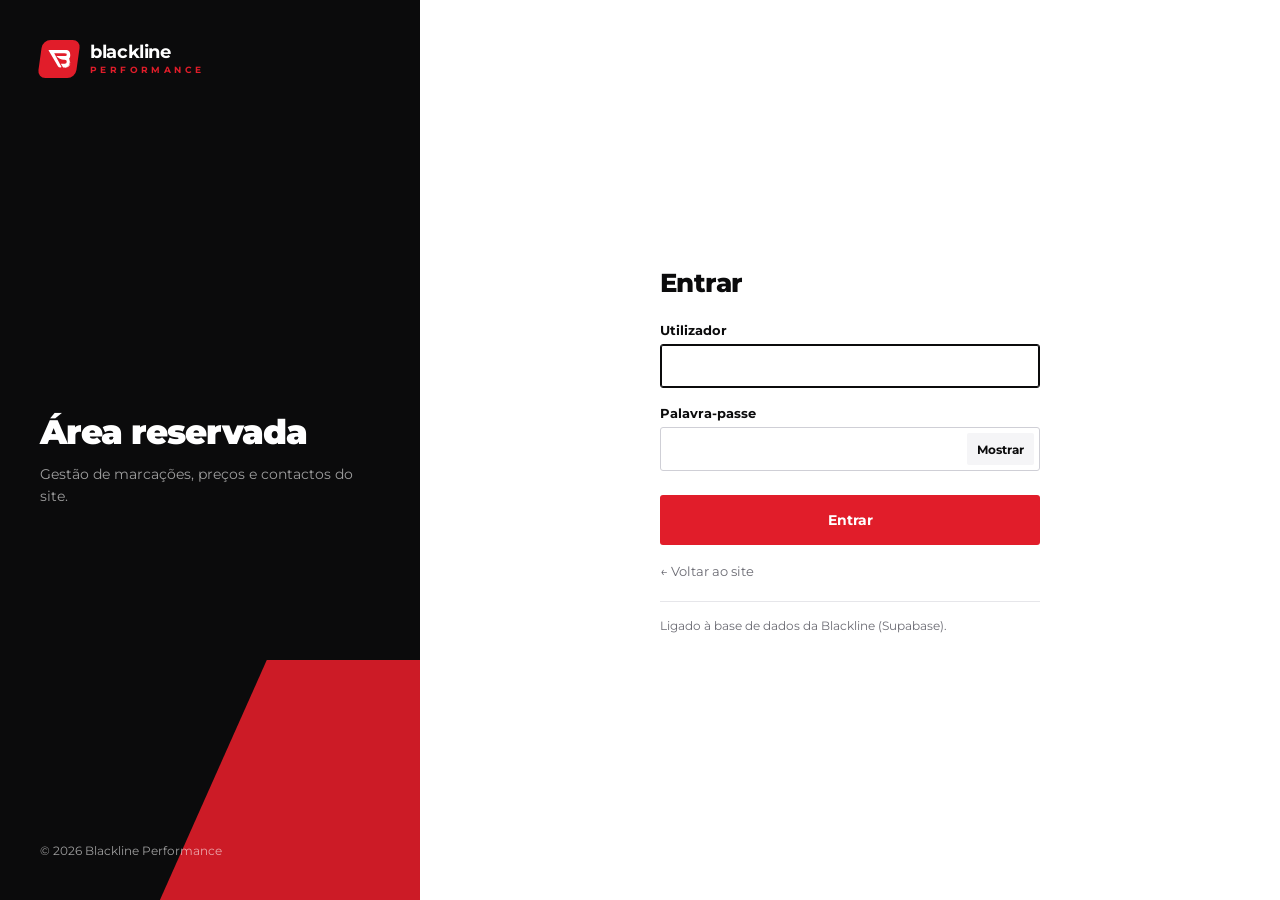
==== commit 3286aee3: "Single-step Supabase setup with password login; quotes and PDFs in the database - schema.sql: no Sup" ====
--- a/admin.html
+++ b/admin.html
@@ -248,11 +248,9 @@
           <h2>Armazenamento</h2>
           <p id="storage-info"></p>
           <ol class="steps-list" id="storage-steps">
-            <li>Preencha <code>.env</code> com o URL e a chave <i>publishable</i> do projeto Supabase e execute <code>node scripts/build-env.mjs</code>.</li>
-            <li>No Supabase, abra <b>SQL Editor</b>, cole o conteúdo de <code>supabase/schema.sql</code> e carregue em <b>Run</b>.</li>
-            <li>Em <b>Authentication → Users → Add user</b>, crie o utilizador do administrador (marque <i>Auto Confirm User</i>).</li>
-            <li>No SQL Editor, execute a linha final do ficheiro com o email desse utilizador, para o tornar administrador.</li>
-            <li>Publique o site e entre neste painel com esse email e palavra-passe.</li>
+            <li>Preencha <code>.env</code> com o URL e a chave <i>publishable</i> do Supabase e execute <code>node scripts/build-env.mjs</code>.</li>
+            <li>No Supabase, abra <b>SQL Editor</b>, cole todo o ficheiro <code>supabase/schema.sql</code> e carregue em <b>Run</b>.</li>
+            <li>Entre no painel com <b>admin</b> / <b>Blackline@2026</b> e mude a palavra-passe aqui.</li>
           </ol>
         </div>
         <div class="card">
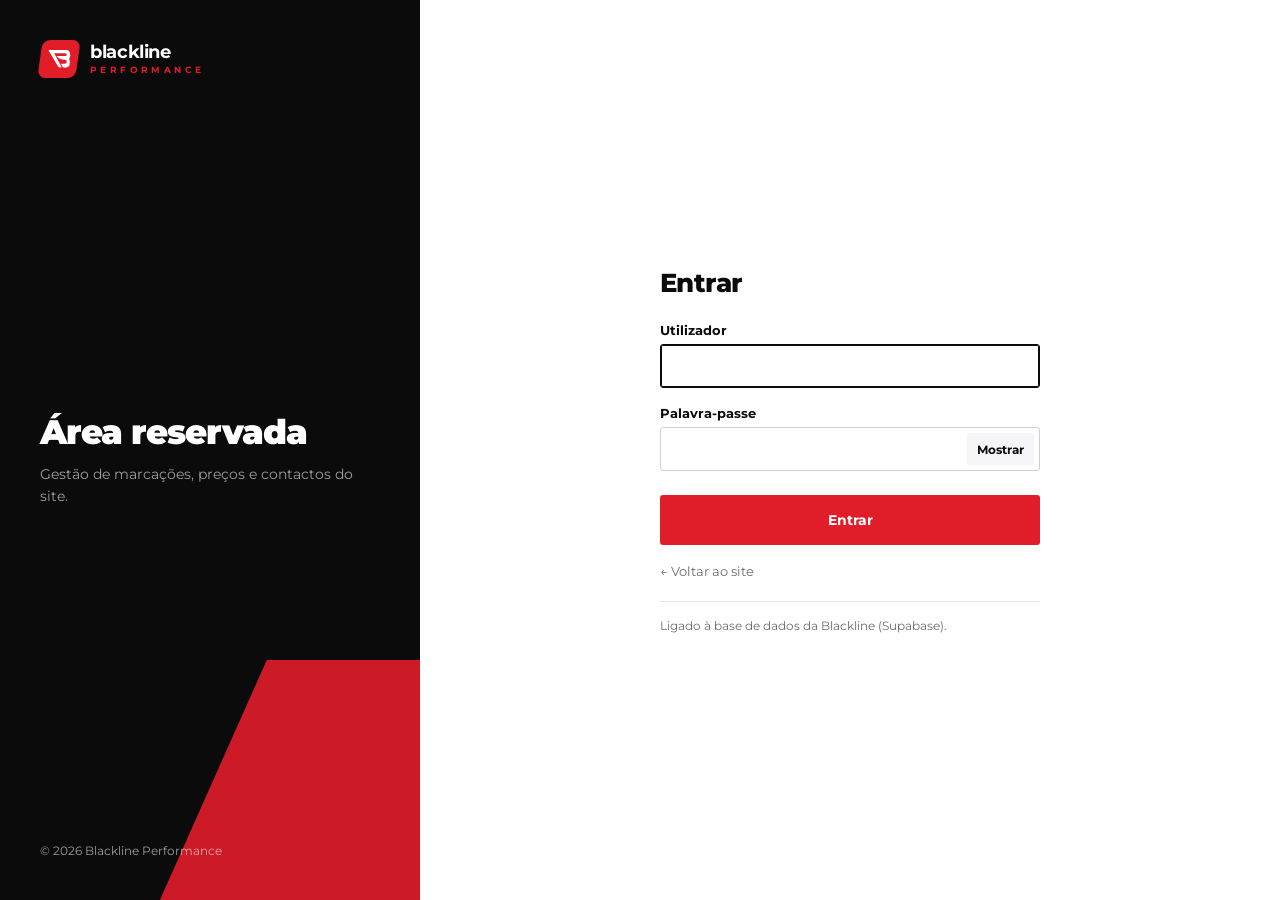
==== commit f6818097: "Subopções com subpreços, pedido estruturado, IVA editável por cotação e correções de telemóvel - Ser" ====
--- a/admin.html
+++ b/admin.html
@@ -250,7 +250,7 @@
           <ol class="steps-list" id="storage-steps">
             <li>Preencha <code>.env</code> com o URL e a chave <i>publishable</i> do Supabase e execute <code>node scripts/build-env.mjs</code>.</li>
             <li>No Supabase, abra <b>SQL Editor</b>, cole todo o ficheiro <code>supabase/schema.sql</code> e carregue em <b>Run</b>.</li>
-            <li>Entre no painel com <b>admin</b> / <b>Blackline@2026</b> e mude a palavra-passe aqui.</li>
+            <li>Defina o utilizador e a palavra-passe com o bloco de credenciais no SQL Editor e entre no painel.</li>
           </ol>
         </div>
         <div class="card">
@@ -331,7 +331,15 @@
           </div>
           <div class="qtotals">
             <label class="f f--inline"><span>Desconto (MT)</span><input id="q-discount" type="number" min="0" step="50" value="0"></label>
-            <label class="f f--inline"><span>IVA</span><select id="q-vatmode"><option value="incl">Incluído nos preços</option><option value="add">Acrescentar</option><option value="none">Isento / não aplicar</option></select></label>
+            <label class="f f--inline"><span>IVA</span><select id="q-vatmode">
+              <option value="incl">Incluído no total — automático</option>
+              <option value="manual">Incluído no total — valor manual</option>
+              <option value="add">Acrescentar ao total</option>
+              <option value="none">Isento / não aplicar</option></select></label>
+            <label class="f f--inline" id="q-vatrate-f"><span>Taxa de IVA (%)</span><input id="q-vatrate" type="number" min="0" max="100" step="0.5"></label>
+            <label class="f f--inline" id="q-vatamount-f" hidden><span>Valor do IVA (MT)</span><input id="q-vatamount" type="number" min="0" step="1"></label>
+            <label class="f--check q-showvat"><input type="checkbox" id="q-showvat" checked><span>Mostrar a linha do IVA no PDF</span></label>
+            <p class="q-vathelp muted" id="q-vathelp"></p>
             <dl id="q-sum"></dl>
           </div>
         </div>
--- a/css/admin.css
+++ b/css/admin.css
@@ -244,7 +244,7 @@
 .dr-quote b { display: block; font-size: 14px; color: var(--ink); }
 .qmodal { position: fixed; inset: 0; z-index: 60; display: grid; place-items: center; padding: 24px; }
 .qmodal__bg { position: absolute; inset: 0; background: rgba(8,8,10,.55); }
-.qmodal__panel { position: relative; display: flex; flex-direction: column; width: min(1000px, 100%); max-height: 100%; border-radius: 4px; background: #fff; box-shadow: 0 30px 80px rgba(0,0,0,.35); }
+.qmodal__panel { position: relative; display: flex; flex-direction: column; width: min(1000px, 100%); max-height: calc(100vh - 48px); max-height: calc(100dvh - 48px); border-radius: 4px; background: #fff; box-shadow: 0 30px 80px rgba(0,0,0,.35); }
 .qmodal__head { display: flex; justify-content: space-between; gap: 16px; padding: 20px 24px 16px; border-bottom: 1px solid var(--line); }
 .qmodal__head small { font-size: 12px; color: var(--muted); }
 .qmodal__head h2 { margin: 4px 0 0; font-size: 22px; font-weight: 800; color: var(--ink); }
@@ -277,17 +277,81 @@
 @media (max-width: 860px) {
   .grid4 { grid-template-columns: 1fr 1fr; }
   .svc-row > [data-l="Categoria"], .svc-row > .order { grid-column: span 1; }
-  .qmodal { padding: 0; }
-  .qmodal__panel { height: 100%; border-radius: 0; }
-  .qgrid { grid-template-columns: 1fr 1fr; }
-  .qbottom { grid-template-columns: 1fr; }
+  .qmodal { padding: 0; place-items: stretch; }
+  .qmodal__panel { width: 100%; height: 100vh; height: 100dvh; max-height: none; border-radius: 0; }
+  .qmodal__head { padding: 14px 16px 12px; }
+  .qmodal__head h2 { font-size: 19px; }
+  .qmodal__body { padding: 16px; overscroll-behavior: contain; -webkit-overflow-scrolling: touch; }
+  .qgrid { grid-template-columns: 1fr 1fr; gap: 12px; }
+  .qgrid > :first-child { grid-column: 1 / -1; }
+  .qbottom { grid-template-columns: 1fr; gap: 16px; }
+  .qitems, .qitems tbody { display: block; }
   .qitems thead { display: none; }
-  .qitems tr { display: grid; grid-template-columns: 1fr 70px 110px 36px; gap: 6px; padding: 8px 0; border-bottom: 1px solid var(--line); }
-  .qitems td { padding: 0; border: 0; width: auto !important; }
+  .qitems tr { display: grid; grid-template-columns: 64px minmax(0, 1fr) auto 36px; gap: 6px; padding: 10px 0; border-bottom: 1px solid var(--line); }
+  .qitems td { display: block; padding: 0; border: 0; width: auto !important; min-width: 0; }
   .qitems td:first-child { grid-column: 1 / -1; }
-  .qitems .line-total { align-self: center; font-size: 12px; }
-  .qmodal__foot { flex-wrap: wrap; }
-  .qmodal__foot .muted { flex-basis: 100%; }
-  .qmodal__foot .btn { flex: 1; }
+  .qitems .line-total { align-self: center; font-size: 12.5px; }
+  .qitems td:last-child .icon-btn { width: 36px; padding: 0; }
+  .qadd .btn { flex: 1 1 auto; }
+  .qadd select { min-width: 0; width: 100%; }
+  .f--inline { grid-template-columns: 1fr; gap: 6px; }
+  .qmodal__foot { display: grid; grid-template-columns: 1fr 1fr; gap: 8px; padding: 10px 16px calc(10px + env(safe-area-inset-bottom)); }
+  .qmodal__foot .muted { grid-column: 1 / -1; font-size: 11.5px; }
+  .qmodal__foot .btn { width: 100%; min-width: 0; padding: 0 10px; }
+  .qmodal__foot #q-send { grid-column: 1 / -1; }
   .dr-quote { flex-direction: column; align-items: stretch; }
 }
+
+/* ---------- subopções no painel ---------- */
+.svc-opts { margin: -4px 0 10px 44px; border: 1px solid var(--line); border-left: 3px solid var(--red); border-radius: 3px; background: #FCFCFD; }
+.svc-opts summary { display: flex; flex-wrap: wrap; align-items: baseline; gap: 4px 10px; padding: 10px 14px; cursor: pointer; font-size: 12.5px; font-weight: 700; color: var(--ink); list-style: none; }
+.svc-opts summary::-webkit-details-marker { display: none; }
+.svc-opts summary::before { content: "▸"; color: var(--red); }
+.svc-opts[open] summary::before { content: "▾"; }
+.svc-opts summary b { font-weight: 600; color: var(--muted); }
+.svc-opts summary em { font-style: normal; font-weight: 600; color: var(--muted); margin-left: auto; }
+.svc-opts__body { display: grid; gap: 10px; padding: 0 14px 14px; }
+.svc-opts__body > p { margin: 0; font-size: 12px; line-height: 1.5; }
+.svc-opts__body .f--inline { grid-template-columns: 170px minmax(0, 360px); }
+.svc-opts__body > .btn { justify-self: start; }
+.opt-row { display: grid; grid-template-columns: 44px 1.2fr 1.6fr 120px 80px 36px; gap: 10px; align-items: center; padding: 8px 0; border-top: 1px solid var(--line); }
+.opt-row--head { border-top: 0; padding: 0; font-size: 11px; font-weight: 700; color: var(--muted); }
+.opt-row input { height: 36px; font-size: 13px; }
+.opt-row.is-off { opacity: .5; }
+.opt-hint { display: block; margin-top: 3px; font-size: 11px; font-weight: 700; color: var(--muted); }
+.svc-row input:disabled { background: var(--soft); color: var(--muted); }
+.dr-notes { padding: 12px 14px; border-left: 3px solid var(--red); background: var(--soft); font-size: 13.5px; line-height: 1.6; white-space: pre-line; color: var(--ink); }
+.pre { white-space: pre-line; }
+.q-showvat { height: auto; font-size: 12.5px; }
+.q-vathelp { margin: 0; font-size: 12px; line-height: 1.5; }
+@media (max-width: 860px) {
+  .svc-opts { margin: 0 0 12px; }
+  .svc-opts__body .f--inline { grid-template-columns: 1fr; }
+  .opt-row--head { display: none; }
+  .opt-row { grid-template-columns: 1fr 1fr; gap: 8px; padding: 12px 0; }
+  .opt-row > * { grid-column: span 2; }
+  .opt-row > [data-l]::before { content: attr(data-l); display: block; margin-bottom: 4px; font-size: 11px; font-weight: 700; color: var(--muted); }
+  .opt-row > .chk { grid-column: span 1; justify-items: start; }
+  .opt-row > [data-l="Preço (MT)"] { grid-column: span 1; }
+  .opt-row > .order { grid-column: span 1; }
+  .opt-row > [data-odel] { grid-column: span 1; justify-self: end; }
+}
+/* telemóvel: repõe a lista de serviços em cartão (as regras de ecrã largo acima sobrepunham-se) */
+@media (max-width: 860px) {
+  .svc-list .svc-row { grid-template-columns: 1fr 1fr; gap: 10px 12px; padding: 16px 0; }
+  .svc-list .svc-row > * { grid-column: span 2; min-width: 0; }
+  .svc-list .svc-row > .chk,
+  .svc-list .svc-row > [data-l="Duração"],
+  .svc-list .svc-row > [data-l="Preço (MT)"],
+  .svc-list .svc-row > [data-l="Categoria"],
+  .svc-list .svc-row > .order { grid-column: span 1; }
+  .svc-list .svc-row > .chk { display: flex; align-items: center; gap: 10px; justify-content: flex-start; }
+  .svc-list .svc-row > .chk::before { margin: 0; order: 2; }
+  .svc-list .svc-row > [data-sdel] { grid-column: span 2; justify-self: end; width: auto; padding: 0 14px; }
+  .svc-list .svc-row > [data-sdel]::after { content: " Apagar serviço"; font-size: 12px; font-weight: 700; }
+  .svc-list .svc-row select, .svc-list .svc-row input { width: 100%; }
+  .main, .view, .card { min-width: 0; }
+}
+@media (max-width: 560px) {
+  .qmodal__foot .muted { display: none; }
+}
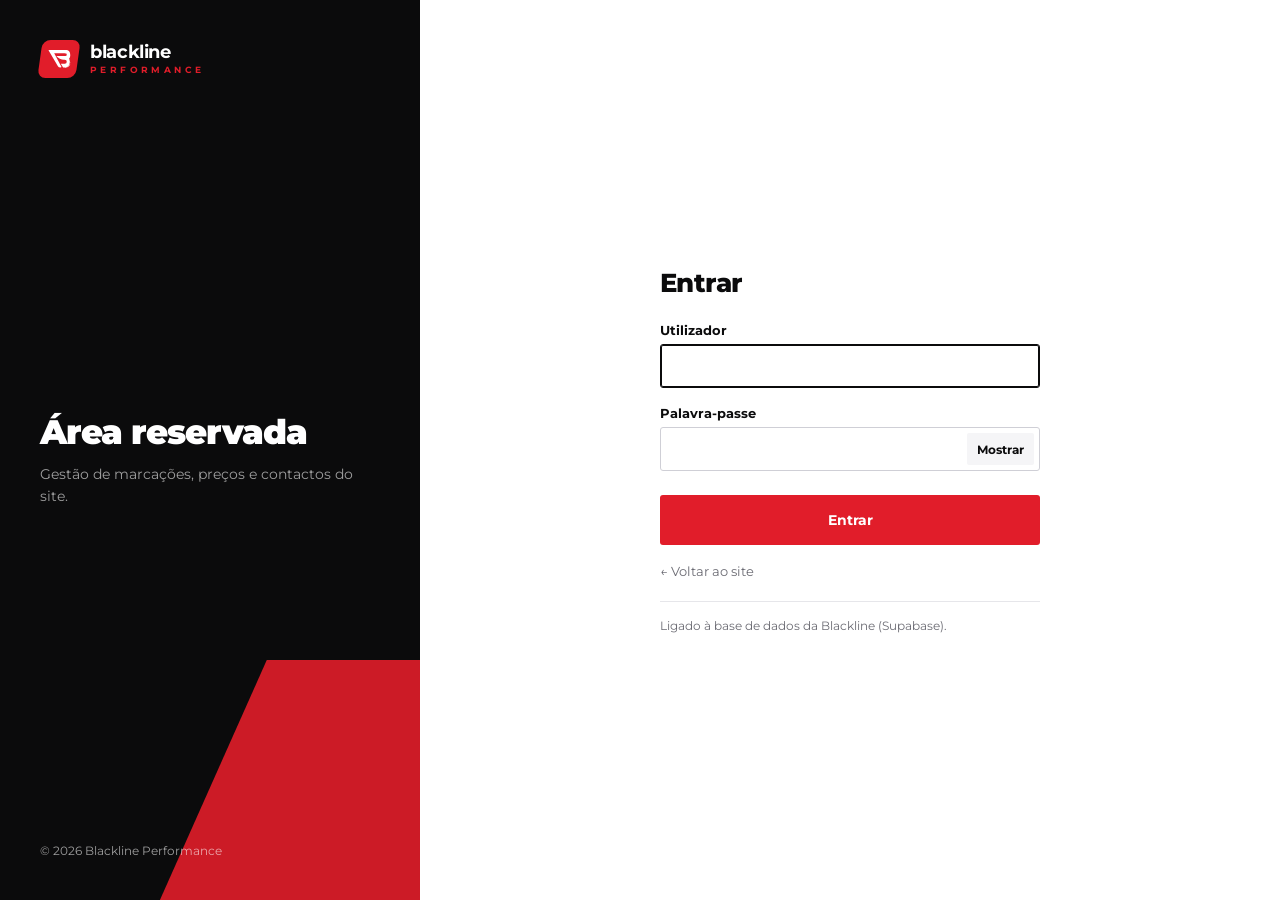
==== commit ebd79d93: "Novos serviços (Facelift, PPF, sistema de som), Smash and Grab por vidro e horário com fim de semana" ====
--- a/admin.html
+++ b/admin.html
@@ -136,7 +136,8 @@
           <h2>Opções da marcação</h2>
           <div class="grid3">
             <label class="f"><span>Taxa de recolha e entrega (MT)</span><input type="number" min="0" step="50" data-bind="booking.pickupFee"></label>
-            <label class="f"><span>Sábado — último horário antes de</span><input type="time" data-bind="booking.satClose"></label>
+            <label class="f"><span>Segunda a sexta — fecha às</span><input type="time" data-bind="booking.weekdayClose"></label>
+            <label class="f"><span>Sábados, domingos e feriados</span><select data-bind="booking.weekend"><option value="request">Por marcação (sujeito a confirmação)</option><option value="closed">Fechado</option></select></label>
           </div>
         </div>
         <div class="svc-filter">
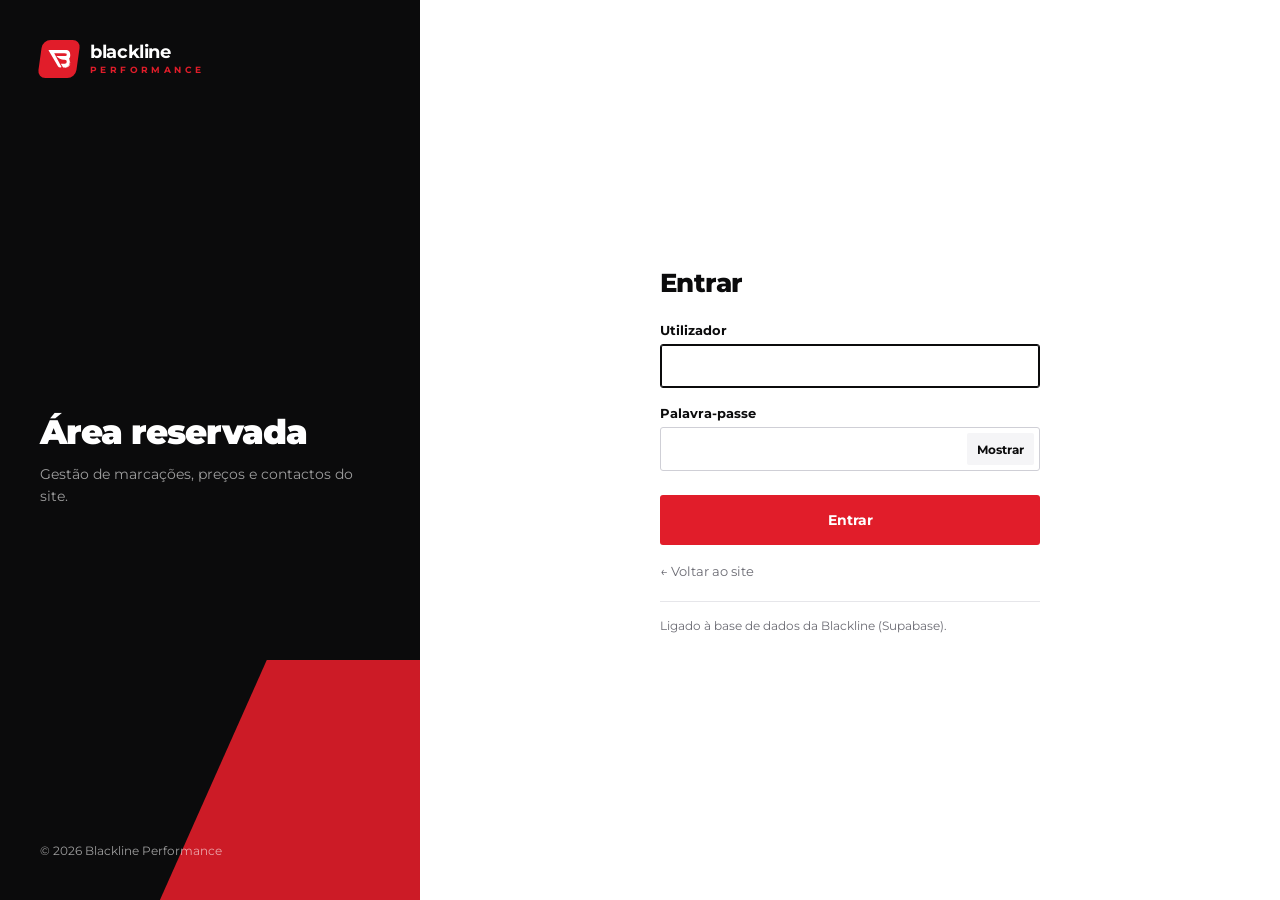
==== commit caf1b24b: "Cotação: enviar pelo número do cliente (wa.me), opção de email e partilha do PDF anexado Co-Authored" ====
--- a/admin.html
+++ b/admin.html
@@ -349,6 +349,8 @@
         <span class="muted" id="q-hint"></span>
         <button type="button" class="btn btn--ghost" id="q-save">Guardar</button>
         <button type="button" class="btn btn--ghost" id="q-download">Descarregar PDF</button>
+        <button type="button" class="btn btn--ghost" id="q-email" hidden>Enviar por email</button>
+        <button type="button" class="btn btn--ghost" id="q-share" hidden>Partilhar PDF anexado</button>
         <button type="button" class="btn btn--red" id="q-send"><svg class="ico"><use href="#i-wa"/></svg> Enviar PDF por WhatsApp</button>
       </footer>
     </div>
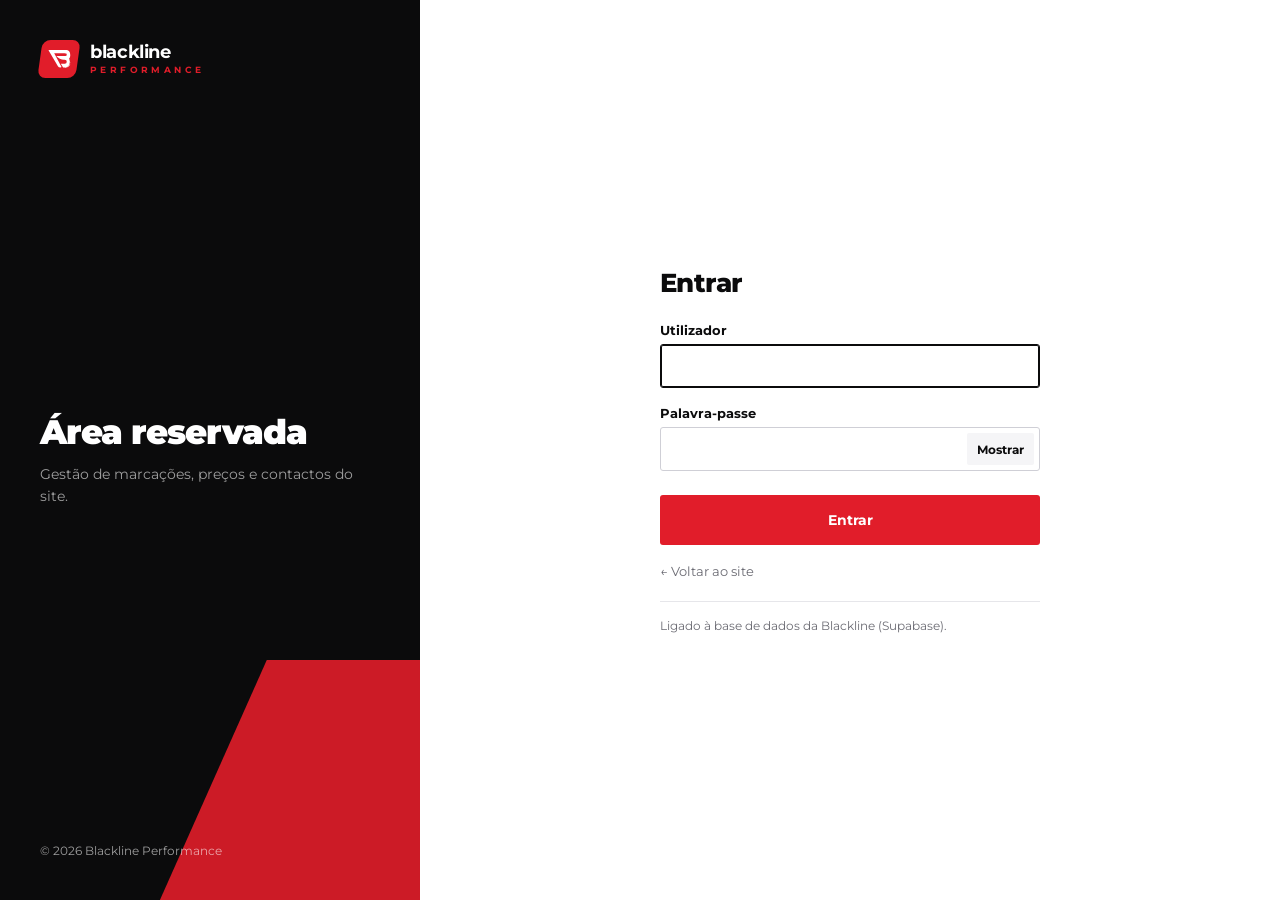
==== commit 1077a64f: "Cotação: envio direto a partir da ficha; email com PDF anexado via função do Supabase (com alternati" ====
--- a/admin.html
+++ b/admin.html
@@ -292,7 +292,12 @@
             <b>Cotação</b>
             <span class="muted" id="dr-quote-state">Ainda não preparada</span>
           </div>
-          <button type="button" class="btn btn--dark" id="dr-quote">Preparar cotação PDF</button>
+          <div class="dr-quote__btns">
+            <button type="button" class="btn btn--red js-q-wa" id="dr-q-wa" hidden><svg class="ico"><use href="#i-wa"/></svg> Enviar por WhatsApp</button>
+            <button type="button" class="btn btn--ghost js-q-share" id="dr-q-share" hidden>2. Anexar o PDF</button>
+            <button type="button" class="btn btn--ghost js-q-mail" id="dr-q-mail" hidden>Enviar por email</button>
+            <button type="button" class="btn btn--dark" id="dr-quote">Preparar cotação PDF</button>
+          </div>
         </div>
         <div id="dr-details"></div>
         <label class="f"><span>Nota interna (só visível no painel)</span><textarea id="dr-note" rows="4" placeholder="Ex.: confirmado por telefone, cliente traz peças próprias…"></textarea></label>
@@ -349,9 +354,9 @@
         <span class="muted" id="q-hint"></span>
         <button type="button" class="btn btn--ghost" id="q-save">Guardar</button>
         <button type="button" class="btn btn--ghost" id="q-download">Descarregar PDF</button>
-        <button type="button" class="btn btn--ghost" id="q-email" hidden>Enviar por email</button>
-        <button type="button" class="btn btn--ghost" id="q-share" hidden>Partilhar PDF anexado</button>
-        <button type="button" class="btn btn--red" id="q-send"><svg class="ico"><use href="#i-wa"/></svg> Enviar PDF por WhatsApp</button>
+        <button type="button" class="btn btn--ghost js-q-mail" id="q-email" hidden>Enviar por email (com PDF)</button>
+        <button type="button" class="btn btn--ghost js-q-share" id="q-share" hidden>2. Anexar o PDF</button>
+        <button type="button" class="btn btn--red js-q-wa" id="q-send"><svg class="ico"><use href="#i-wa"/></svg> Enviar por WhatsApp</button>
       </footer>
     </div>
   </div>
--- a/css/admin.css
+++ b/css/admin.css
@@ -240,7 +240,7 @@
 .tbl td.actions .icon-btn { height: 32px; margin-left: 4px; font-size: 12px; }
 
 /* ---------- cotação ---------- */
-.dr-quote { display: flex; align-items: center; justify-content: space-between; gap: 12px; padding: 14px 16px; border: 1px solid var(--line); border-left: 4px solid var(--ink); border-radius: 3px; background: var(--soft); }
+.dr-quote { display: flex; flex-direction: column; align-items: stretch; gap: 12px; padding: 14px 16px; border: 1px solid var(--line); border-left: 4px solid var(--ink); border-radius: 3px; background: var(--soft); }
 .dr-quote b { display: block; font-size: 14px; color: var(--ink); }
 .qmodal { position: fixed; inset: 0; z-index: 60; display: grid; place-items: center; padding: 24px; }
 .qmodal__bg { position: absolute; inset: 0; background: rgba(8,8,10,.55); }
@@ -355,3 +355,6 @@
 @media (max-width: 560px) {
   .qmodal__foot .muted { display: none; }
 }
+
+.dr-quote__btns { display: flex; flex-wrap: wrap; gap: 8px; }
+.dr-quote__btns .btn { flex: 1 1 auto; }
